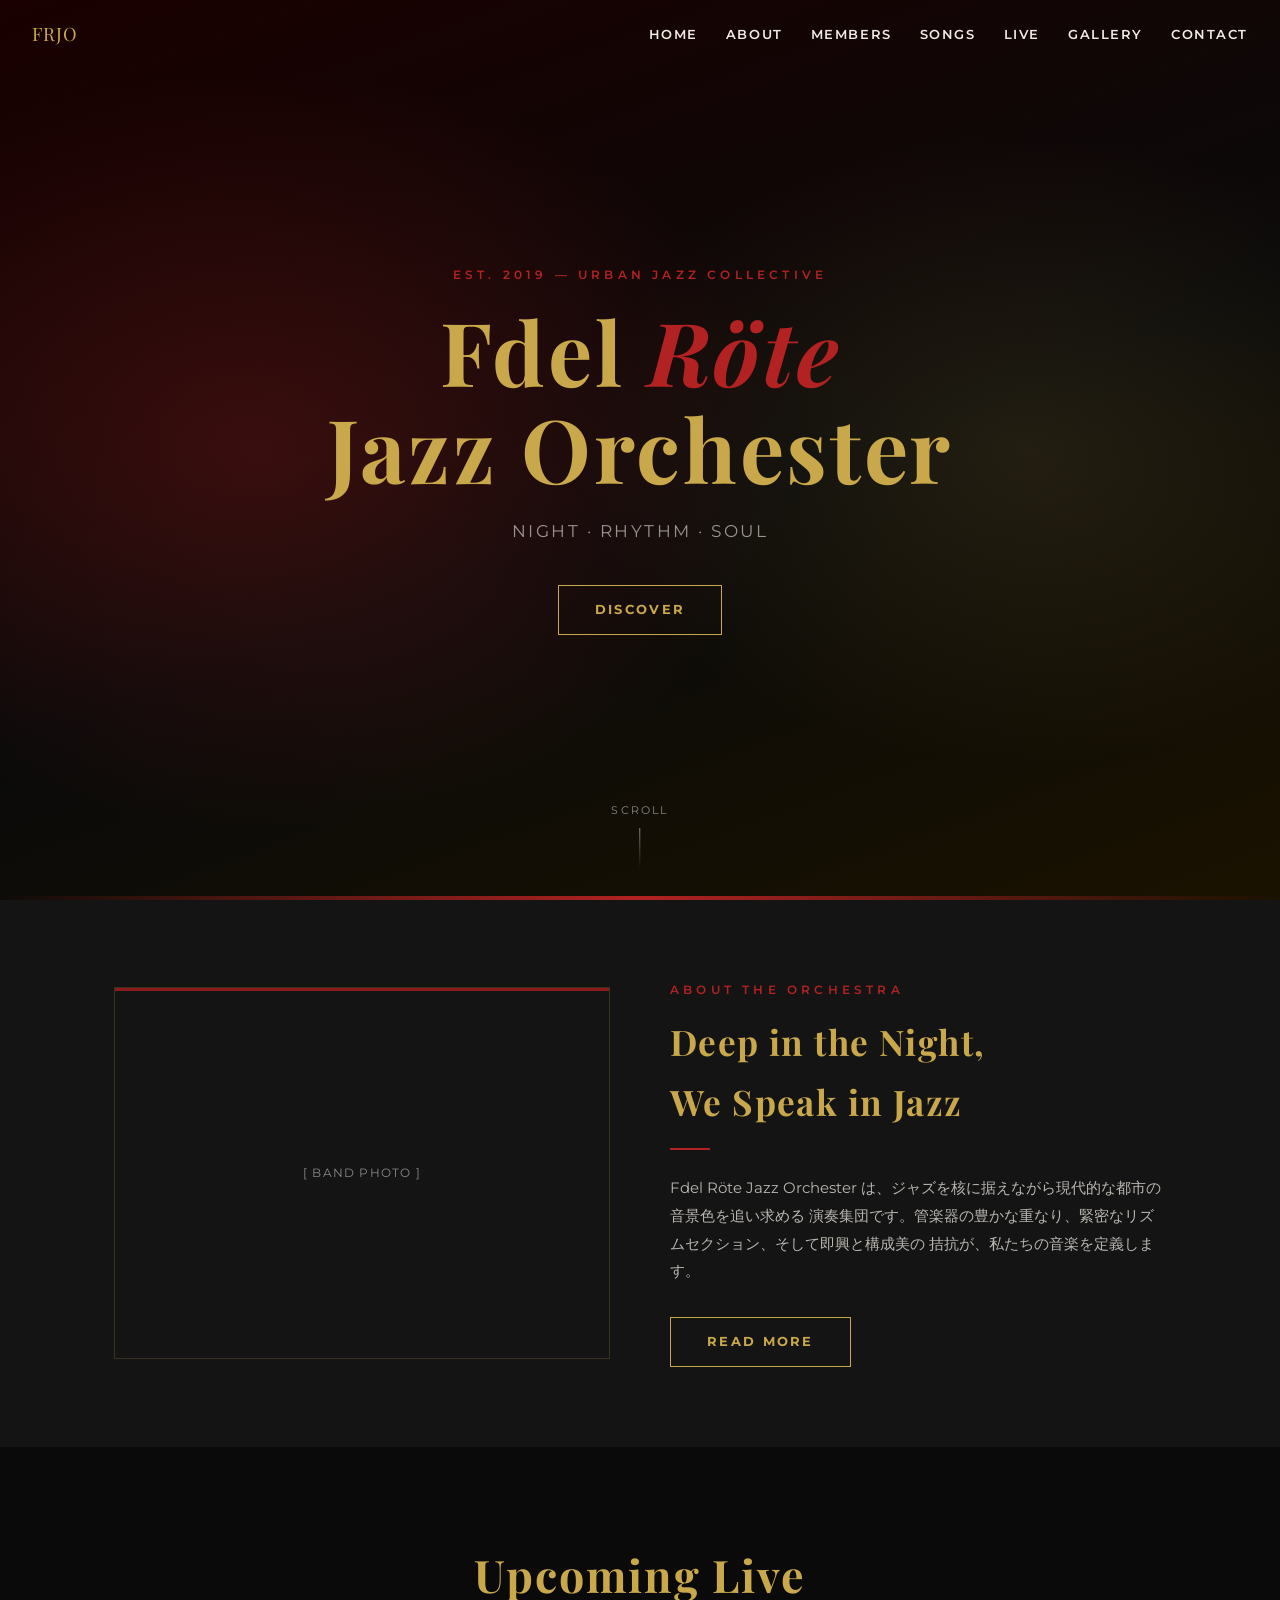
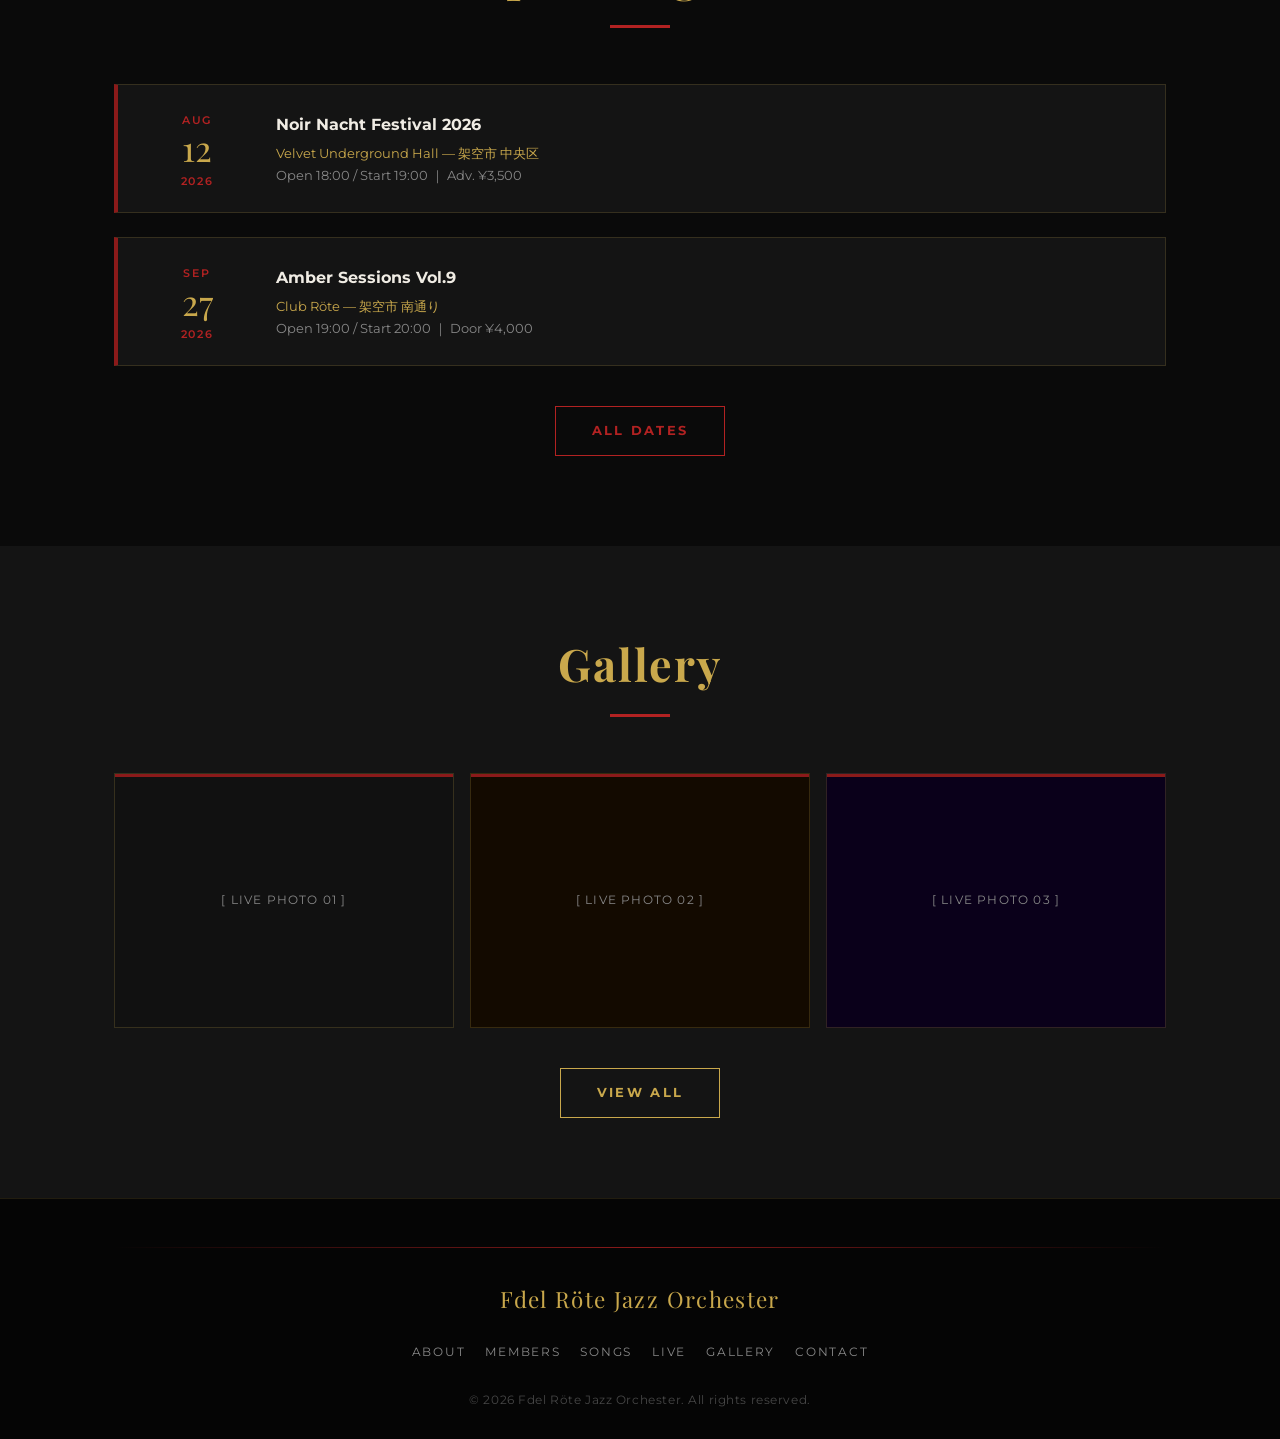
==== index.html @ 0514fe91 "Initial commit: Fdel Röte Jazz Orchester official site" ====
<!DOCTYPE html>
<html lang="ja">
<head>
  <meta charset="UTF-8">
  <meta name="viewport" content="width=device-width, initial-scale=1.0">
  <title>Fdel Röte Jazz Orchester</title>
  <meta name="description" content="Fdel Röte Jazz Orchester — ジャズ × アーバン × モダンの世界観を奏でる架空の演奏集団。">
  <link rel="stylesheet" href="style.css">
</head>
<body>

  <!-- ===== Navigation ===== -->
  <nav id="navbar">
    <a class="nav-logo" href="index.html">FRJO</a>
    <button class="hamburger" id="hamburger" aria-label="メニュー" aria-expanded="false">
      <span></span><span></span><span></span>
    </button>
    <ul class="nav-links" id="nav-links">
      <li><a href="index.html">Home</a></li>
      <li><a href="about.html">About</a></li>
      <li><a href="members.html">Members</a></li>
      <li><a href="songs.html">Songs</a></li>
      <li><a href="live.html">Live</a></li>
      <li><a href="gallery.html">Gallery</a></li>
      <li><a href="contact.html">Contact</a></li>
    </ul>
  </nav>

  <!-- ===== Hero ===== -->
  <section id="hero">
    <div class="hero-bg"></div>
    <div class="hero-content">
      <p class="hero-sub">Est. 2019 — Urban Jazz Collective</p>
      <h1 class="hero-title">
        Fdel <span class="accent">Röte</span><br>Jazz Orchester
      </h1>
      <p class="hero-tagline">Night · Rhythm · Soul</p>
      <a href="about.html" class="btn">Discover</a>
    </div>
    <div class="scroll-hint">scroll</div>
  </section>

  <!-- ===== About Snippet ===== -->
  <section class="about-snippet">
    <div class="container">
      <div class="dummy-img slide-left" style="min-height:280px;">
        [ Band Photo ]
      </div>
      <div class="slide-right">
        <p class="hero-sub" style="text-align:left;margin-bottom:12px;">About the Orchestra</p>
        <h2 class="section-title" style="text-align:left;font-size:clamp(1.5rem,3vw,2.2rem);">
          Deep in the Night,<br>We Speak in Jazz
        </h2>
        <div style="width:40px;height:2px;background:var(--crimson-lt);margin:16px 0 24px;"></div>
        <p style="color:rgba(240,236,228,.75);line-height:1.85;">
          Fdel Röte Jazz Orchester は、ジャズを核に据えながら現代的な都市の音景色を追い求める
          演奏集団です。管楽器の豊かな重なり、緊密なリズムセクション、そして即興と構成美の
          拮抗が、私たちの音楽を定義します。
        </p>
        <a href="about.html" class="btn mt-32" style="display:inline-block;">Read More</a>
      </div>
    </div>
  </section>

  <!-- ===== Latest Live ===== -->
  <section class="section">
    <div class="container">
      <h2 class="section-title">Upcoming Live</h2>
      <div class="divider"></div>
      <ul class="live-list">
        <li class="live-item slide-up">
          <div class="live-date">
            <span class="month">Aug</span>
            <div class="day">12</div>
            <span class="month">2026</span>
          </div>
          <div class="live-info">
            <h3>Noir Nacht Festival 2026</h3>
            <p class="venue">Velvet Underground Hall — 架空市 中央区</p>
            <p>Open 18:00 / Start 19:00 ｜ Adv. ¥3,500</p>
          </div>
        </li>
        <li class="live-item slide-up">
          <div class="live-date">
            <span class="month">Sep</span>
            <div class="day">27</div>
            <span class="month">2026</span>
          </div>
          <div class="live-info">
            <h3>Amber Sessions Vol.9</h3>
            <p class="venue">Club Röte — 架空市 南通り</p>
            <p>Open 19:00 / Start 20:00 ｜ Door ¥4,000</p>
          </div>
        </li>
      </ul>
      <div style="text-align:center;margin-top:40px;">
        <a href="live.html" class="btn btn-crimson">All Dates</a>
      </div>
    </div>
  </section>

  <!-- ===== Gallery Teaser ===== -->
  <section class="section" style="background:var(--dark);padding-top:80px;padding-bottom:80px;">
    <div class="container">
      <h2 class="section-title">Gallery</h2>
      <div class="divider"></div>
      <div class="gallery-grid">
        <div class="gallery-item slide-up">
          <div class="dummy-img" style="height:100%;background:#111;">[ Live Photo 01 ]</div>
          <div class="gallery-overlay"><h3>Noir Nacht 2025</h3><p>Aug 2025</p></div>
        </div>
        <div class="gallery-item slide-up">
          <div class="dummy-img" style="height:100%;background:#130a00;">[ Live Photo 02 ]</div>
          <div class="gallery-overlay"><h3>Amber Sessions Vol.8</h3><p>May 2025</p></div>
        </div>
        <div class="gallery-item slide-up">
          <div class="dummy-img" style="height:100%;background:#0a001a;">[ Live Photo 03 ]</div>
          <div class="gallery-overlay"><h3>Studio Session</h3><p>Jan 2025</p></div>
        </div>
      </div>
      <div style="text-align:center;margin-top:40px;">
        <a href="gallery.html" class="btn">View All</a>
      </div>
    </div>
  </section>

  <!-- ===== Footer ===== -->
  <footer>
    <div class="container">
      <div class="crimson-rule"></div>
      <div class="footer-logo">Fdel Röte Jazz Orchester</div>
      <ul class="footer-nav">
        <li><a href="about.html">About</a></li>
        <li><a href="members.html">Members</a></li>
        <li><a href="songs.html">Songs</a></li>
        <li><a href="live.html">Live</a></li>
        <li><a href="gallery.html">Gallery</a></li>
        <li><a href="contact.html">Contact</a></li>
      </ul>
      <p class="footer-copy">&copy; 2026 Fdel Röte Jazz Orchester. All rights reserved.</p>
    </div>
  </footer>

  <script src="script.js"></script>
</body>
</html>
---- style.css ----
/* =============================================
   Fdel Röte Jazz Orchester — style.css
   Design: Black × Gold × Crimson
============================================= */

@import url('https://fonts.googleapis.com/css2?family=Montserrat:wght@400;600;700&family=Playfair+Display:ital,wght@0,700;1,400&display=swap');

/* ---- Reset & Base ---- */
*, *::before, *::after { box-sizing: border-box; margin: 0; padding: 0; }

:root {
  --black:   #0a0a0a;
  --dark:    #141414;
  --gold:    #c9a84c;
  --gold-lt: #e8c96a;
  --crimson: #8b1a1a;
  --crimson-lt: #b22222;
  --white:   #f0ece4;
  --gray:    #888;
  --font-sans: 'Montserrat', sans-serif;
  --font-serif: 'Playfair Display', serif;
}

html { scroll-behavior: smooth; }

body {
  background: var(--black);
  color: var(--white);
  font-family: var(--font-sans);
  font-size: 15px;
  line-height: 1.7;
  overflow-x: hidden;
}

a { color: var(--gold); text-decoration: none; }
a:hover { color: var(--gold-lt); }

img { display: block; max-width: 100%; }

h1, h2, h3, h4 { font-family: var(--font-serif); color: var(--gold); }

/* ---- Utility ---- */
.container { max-width: 1100px; margin: 0 auto; padding: 0 24px; }

.section { padding: 90px 0; }

.section-title {
  font-size: clamp(1.8rem, 4vw, 2.8rem);
  text-align: center;
  margin-bottom: 12px;
  letter-spacing: .04em;
}

.section-title + .divider {
  width: 60px; height: 3px;
  background: var(--crimson-lt);
  margin: 0 auto 56px;
}

.gold-line {
  display: block;
  width: 40px; height: 2px;
  background: var(--gold);
  margin: 8px auto 0;
}

/* ---- Navigation ---- */
#navbar {
  position: fixed; top: 0; left: 0; width: 100%;
  z-index: 1000;
  padding: 18px 32px;
  display: flex; align-items: center; justify-content: space-between;
  transition: background .35s, padding .35s, backdrop-filter .35s;
}

#navbar.scrolled {
  background: rgba(10,10,10,.82);
  backdrop-filter: blur(10px);
  padding: 12px 32px;
  border-bottom: 1px solid rgba(201,168,76,.18);
}

.nav-logo {
  font-family: var(--font-serif);
  font-size: 1.15rem;
  color: var(--gold);
  letter-spacing: .06em;
  white-space: nowrap;
}

.nav-links { display: flex; gap: 28px; list-style: none; }

.nav-links a {
  color: var(--white);
  font-size: .82rem;
  font-weight: 600;
  letter-spacing: .12em;
  text-transform: uppercase;
  position: relative;
  transition: color .2s;
}

.nav-links a::after {
  content: '';
  position: absolute; bottom: -4px; left: 0;
  width: 0; height: 1px;
  background: var(--gold);
  transition: width .25s;
}

.nav-links a:hover { color: var(--gold); }
.nav-links a:hover::after { width: 100%; }

/* Hamburger */
.hamburger {
  display: none;
  flex-direction: column; gap: 5px;
  cursor: pointer; background: none; border: none;
  padding: 4px;
}

.hamburger span {
  display: block; width: 26px; height: 2px;
  background: var(--white);
  transition: transform .3s, opacity .3s;
}

.hamburger.open span:nth-child(1) { transform: translateY(7px) rotate(45deg); }
.hamburger.open span:nth-child(2) { opacity: 0; }
.hamburger.open span:nth-child(3) { transform: translateY(-7px) rotate(-45deg); }

/* Mobile nav */
@media (max-width: 768px) {
  .hamburger { display: flex; }

  .nav-links {
    position: fixed; top: 0; right: -100%;
    height: 100vh; width: 70%; max-width: 280px;
    flex-direction: column; gap: 0;
    background: rgba(10,10,10,.97);
    padding: 80px 32px 40px;
    transition: right .35s;
    border-left: 1px solid rgba(201,168,76,.2);
  }

  .nav-links.open { right: 0; }

  .nav-links li { border-bottom: 1px solid rgba(255,255,255,.07); }

  .nav-links a {
    display: block; padding: 14px 0;
    font-size: .9rem;
  }
}

/* ---- Hero ---- */
#hero {
  position: relative;
  height: 100vh; min-height: 560px;
  display: flex; align-items: center; justify-content: center;
  text-align: center;
  overflow: hidden;
}

.hero-bg {
  position: absolute; inset: 0;
  background: linear-gradient(160deg, #1a0000 0%, #0a0a0a 55%, #1a1200 100%);
}

.hero-bg::before {
  content: '';
  position: absolute; inset: 0;
  background:
    radial-gradient(ellipse 60% 60% at 20% 50%, rgba(139,26,26,.35) 0%, transparent 70%),
    radial-gradient(ellipse 50% 50% at 80% 50%, rgba(201,168,76,.12) 0%, transparent 70%);
}

/* Decorative lines */
.hero-bg::after {
  content: '';
  position: absolute; left: 0; bottom: 0;
  width: 100%; height: 4px;
  background: linear-gradient(90deg, transparent, var(--crimson-lt), transparent);
}

.hero-content {
  position: relative; z-index: 1;
  padding: 0 24px;
}

.hero-sub {
  font-size: .75rem;
  letter-spacing: .35em;
  text-transform: uppercase;
  color: var(--crimson-lt);
  margin-bottom: 18px;
  font-weight: 600;
}

.hero-title {
  font-size: clamp(2.4rem, 7vw, 5.5rem);
  line-height: 1.1;
  letter-spacing: .03em;
  margin-bottom: 8px;
}

.hero-title .accent { color: var(--crimson-lt); font-style: italic; }

.hero-tagline {
  font-family: var(--font-sans);
  font-size: clamp(.9rem, 2vw, 1.05rem);
  color: rgba(240,236,228,.6);
  letter-spacing: .15em;
  text-transform: uppercase;
  margin-top: 20px;
  margin-bottom: 40px;
}

.btn {
  display: inline-block;
  padding: 13px 36px;
  border: 1px solid var(--gold);
  color: var(--gold);
  font-size: .8rem;
  font-weight: 700;
  letter-spacing: .18em;
  text-transform: uppercase;
  transition: background .25s, color .25s;
}

.btn:hover {
  background: var(--gold);
  color: var(--black);
}

.btn-crimson {
  border-color: var(--crimson-lt);
  color: var(--crimson-lt);
}
.btn-crimson:hover {
  background: var(--crimson-lt);
  color: var(--white);
}

.scroll-hint {
  position: absolute; bottom: 32px; left: 50%;
  transform: translateX(-50%);
  font-size: .7rem; letter-spacing: .2em;
  color: var(--gray);
  text-transform: uppercase;
  display: flex; flex-direction: column; align-items: center; gap: 8px;
  animation: bounce 2s infinite;
}

.scroll-hint::after {
  content: '';
  display: block; width: 1px; height: 40px;
  background: linear-gradient(to bottom, var(--gray), transparent);
}

@keyframes bounce {
  0%, 100% { transform: translateX(-50%) translateY(0); }
  50%       { transform: translateX(-50%) translateY(6px); }
}

/* ---- About (index snippet) ---- */
.about-snippet {
  background: var(--dark);
  padding: 80px 0;
}

.about-snippet .container {
  display: grid;
  grid-template-columns: 1fr 1fr;
  gap: 60px;
  align-items: center;
}

.about-snippet .dummy-img {
  aspect-ratio: 4/3;
}

@media (max-width: 768px) {
  .about-snippet .container { grid-template-columns: 1fr; }
}

/* ---- Dummy image ---- */
.dummy-img {
  width: 100%;
  background: var(--dark);
  border: 1px solid rgba(201,168,76,.2);
  display: flex; align-items: center; justify-content: center;
  font-size: .75rem;
  letter-spacing: .1em;
  color: var(--gray);
  text-transform: uppercase;
  font-family: var(--font-sans);
  min-height: 160px;
  position: relative;
  overflow: hidden;
}

.dummy-img::before {
  content: '';
  position: absolute; left: 0; top: 0;
  width: 100%; height: 3px;
  background: var(--crimson);
}

/* ---- Cards (generic) ---- */
.card {
  background: var(--dark);
  border: 1px solid rgba(201,168,76,.25);
  border-top: 3px solid var(--crimson);
  padding: 28px 24px;
  transition: transform .25s, box-shadow .25s;
}

.card:hover {
  transform: translateY(-4px);
  box-shadow: 0 12px 40px rgba(139,26,26,.25);
}

.card h3 { font-size: 1.15rem; margin-bottom: 6px; }

.card .role {
  font-size: .72rem;
  letter-spacing: .18em;
  text-transform: uppercase;
  color: var(--crimson-lt);
  font-weight: 600;
  margin-bottom: 12px;
}

/* ---- Members page ---- */
.tab-bar {
  display: flex; gap: 8px; flex-wrap: wrap;
  justify-content: center;
  margin-bottom: 56px;
}

.tab-btn {
  padding: 9px 22px;
  border: 1px solid rgba(201,168,76,.35);
  background: transparent;
  color: var(--white);
  font-family: var(--font-sans);
  font-size: .75rem;
  font-weight: 600;
  letter-spacing: .15em;
  text-transform: uppercase;
  cursor: pointer;
  transition: background .2s, color .2s, border-color .2s;
}

.tab-btn:hover, .tab-btn.active {
  background: var(--gold);
  color: var(--black);
  border-color: var(--gold);
}

.members-section { margin-bottom: 72px; }

.members-section h2 {
  font-size: 1.4rem;
  letter-spacing: .1em;
  margin-bottom: 4px;
  padding-bottom: 10px;
  border-bottom: 1px solid rgba(201,168,76,.2);
  margin-bottom: 32px;
}

.members-grid {
  display: grid;
  grid-template-columns: repeat(auto-fill, minmax(240px, 1fr));
  gap: 28px;
}

/* Slide-in animation */
.slide-left  { opacity: 0; transform: translateX(-50px); transition: opacity .6s, transform .6s; }
.slide-right { opacity: 0; transform: translateX( 50px); transition: opacity .6s, transform .6s; }
.slide-up    { opacity: 0; transform: translateY( 40px); transition: opacity .6s, transform .6s; }

.slide-left.visible,
.slide-right.visible,
.slide-up.visible { opacity: 1; transform: none; }

/* ---- Songs ---- */
.songs-table {
  width: 100%;
  border-collapse: collapse;
}

.songs-table th {
  text-align: left;
  font-size: .72rem;
  letter-spacing: .15em;
  text-transform: uppercase;
  color: var(--gold);
  padding: 10px 16px;
  border-bottom: 1px solid rgba(201,168,76,.3);
}

.songs-table td {
  padding: 14px 16px;
  border-bottom: 1px solid rgba(255,255,255,.06);
  font-size: .9rem;
  color: rgba(240,236,228,.8);
}

.songs-table tr:hover td {
  background: rgba(201,168,76,.05);
  color: var(--white);
}

.songs-table td:first-child { color: var(--gray); font-size: .8rem; }

/* ---- Live ---- */
.live-list { list-style: none; display: flex; flex-direction: column; gap: 24px; }

.live-item {
  display: grid;
  grid-template-columns: 110px 1fr;
  gap: 24px;
  align-items: center;
  padding: 24px;
  border: 1px solid rgba(201,168,76,.18);
  border-left: 4px solid var(--crimson);
  background: var(--dark);
  transition: box-shadow .25s;
}

.live-item:hover { box-shadow: 0 6px 30px rgba(139,26,26,.2); }

.live-date {
  text-align: center;
  font-family: var(--font-serif);
  line-height: 1.2;
}

.live-date .month {
  font-size: .7rem;
  letter-spacing: .15em;
  text-transform: uppercase;
  color: var(--crimson-lt);
  font-family: var(--font-sans);
  font-weight: 600;
}

.live-date .day { font-size: 2.2rem; color: var(--gold); }

.live-info h3 { font-family: var(--font-sans); font-size: 1rem; font-weight: 700; color: var(--white); margin-bottom: 4px; }
.live-info p  { font-size: .82rem; color: var(--gray); }
.live-info .venue { color: var(--gold); font-size: .82rem; margin-top: 4px; }

@media (max-width: 480px) {
  .live-item { grid-template-columns: 80px 1fr; gap: 16px; padding: 16px; }
  .live-date .day { font-size: 1.7rem; }
}

/* ---- Gallery ---- */
.gallery-grid {
  display: grid;
  grid-template-columns: repeat(auto-fill, minmax(280px, 1fr));
  gap: 16px;
}

.gallery-item {
  position: relative;
  aspect-ratio: 4/3;
  overflow: hidden;
  cursor: pointer;
}

.gallery-item .dummy-img {
  height: 100%;
  aspect-ratio: unset;
  transition: transform .4s;
}

.gallery-item:hover .dummy-img { transform: scale(1.05); }

.gallery-overlay {
  position: absolute; inset: 0;
  background: rgba(10,10,10,.78);
  display: flex; flex-direction: column;
  align-items: center; justify-content: center;
  opacity: 0;
  transition: opacity .35s;
  border-top: 2px solid var(--gold);
}

.gallery-item:hover .gallery-overlay { opacity: 1; }

.gallery-overlay h3 { font-size: 1rem; color: var(--gold); text-align: center; margin-bottom: 4px; }
.gallery-overlay p  { font-size: .75rem; color: var(--gray); letter-spacing: .1em; }

/* ---- Contact ---- */
.contact-form {
  max-width: 640px;
  margin: 0 auto;
  display: flex; flex-direction: column; gap: 20px;
}

.form-group { display: flex; flex-direction: column; gap: 6px; }

.form-group label {
  font-size: .72rem;
  letter-spacing: .15em;
  text-transform: uppercase;
  color: var(--gold);
  font-weight: 600;
}

.form-group input,
.form-group textarea {
  background: var(--dark);
  border: 1px solid rgba(201,168,76,.3);
  border-radius: 0;
  color: var(--white);
  font-family: var(--font-sans);
  font-size: .9rem;
  padding: 12px 16px;
  outline: none;
  transition: border-color .2s;
}

.form-group input:focus,
.form-group textarea:focus { border-color: var(--gold); }

.form-group textarea { resize: vertical; min-height: 140px; }

.form-status {
  font-size: .85rem;
  text-align: center;
  padding: 10px;
  display: none;
}

.form-status.success { color: #6dbf6d; display: block; }
.form-status.error   { color: var(--crimson-lt); display: block; }

/* ---- About page ---- */
.about-content {
  display: grid;
  grid-template-columns: 1fr 1fr;
  gap: 60px;
  align-items: start;
}

.about-content p { color: rgba(240,236,228,.8); margin-bottom: 16px; line-height: 1.85; }

@media (max-width: 768px) {
  .about-content { grid-template-columns: 1fr; }
}

.about-highlights {
  list-style: none;
  margin-top: 24px;
  display: flex; flex-direction: column; gap: 12px;
}

.about-highlights li {
  padding: 12px 16px 12px 20px;
  border-left: 3px solid var(--crimson);
  background: rgba(255,255,255,.03);
  font-size: .88rem;
  color: rgba(240,236,228,.8);
}

/* ---- Footer ---- */
footer {
  background: #050505;
  border-top: 1px solid rgba(201,168,76,.15);
  padding: 48px 0 28px;
  text-align: center;
}

.footer-logo {
  font-family: var(--font-serif);
  font-size: 1.4rem;
  color: var(--gold);
  letter-spacing: .06em;
  margin-bottom: 20px;
}

.footer-nav {
  display: flex; flex-wrap: wrap; justify-content: center;
  gap: 20px; list-style: none;
  margin-bottom: 28px;
}

.footer-nav a {
  font-size: .72rem;
  letter-spacing: .15em;
  text-transform: uppercase;
  color: var(--gray);
  transition: color .2s;
}

.footer-nav a:hover { color: var(--gold); }

.footer-copy {
  font-size: .72rem;
  color: rgba(136,136,136,.5);
  letter-spacing: .05em;
}

.crimson-rule {
  width: 100%; height: 1px;
  background: linear-gradient(90deg, transparent, var(--crimson), transparent);
  margin: 0 0 32px;
}

/* ---- Page Hero (sub pages) ---- */
.page-hero {
  height: 320px;
  display: flex; align-items: center; justify-content: center;
  text-align: center;
  background: linear-gradient(160deg, #1a0000 0%, #0a0a0a 100%);
  position: relative;
  overflow: hidden;
  margin-top: 0;
}

.page-hero::after {
  content: '';
  position: absolute; bottom: 0; left: 0;
  width: 100%; height: 3px;
  background: linear-gradient(90deg, transparent, var(--crimson-lt), transparent);
}

.page-hero h1 { font-size: clamp(2rem, 5vw, 3.5rem); }

.page-hero p {
  font-size: .78rem;
  letter-spacing: .25em;
  text-transform: uppercase;
  color: var(--gray);
  margin-top: 10px;
}

/* ---- Misc ---- */
.text-gold    { color: var(--gold); }
.text-crimson { color: var(--crimson-lt); }
.text-gray    { color: var(--gray); }

.mt-8 { margin-top: 8px; }
.mt-16 { margin-top: 16px; }
.mt-32 { margin-top: 32px; }
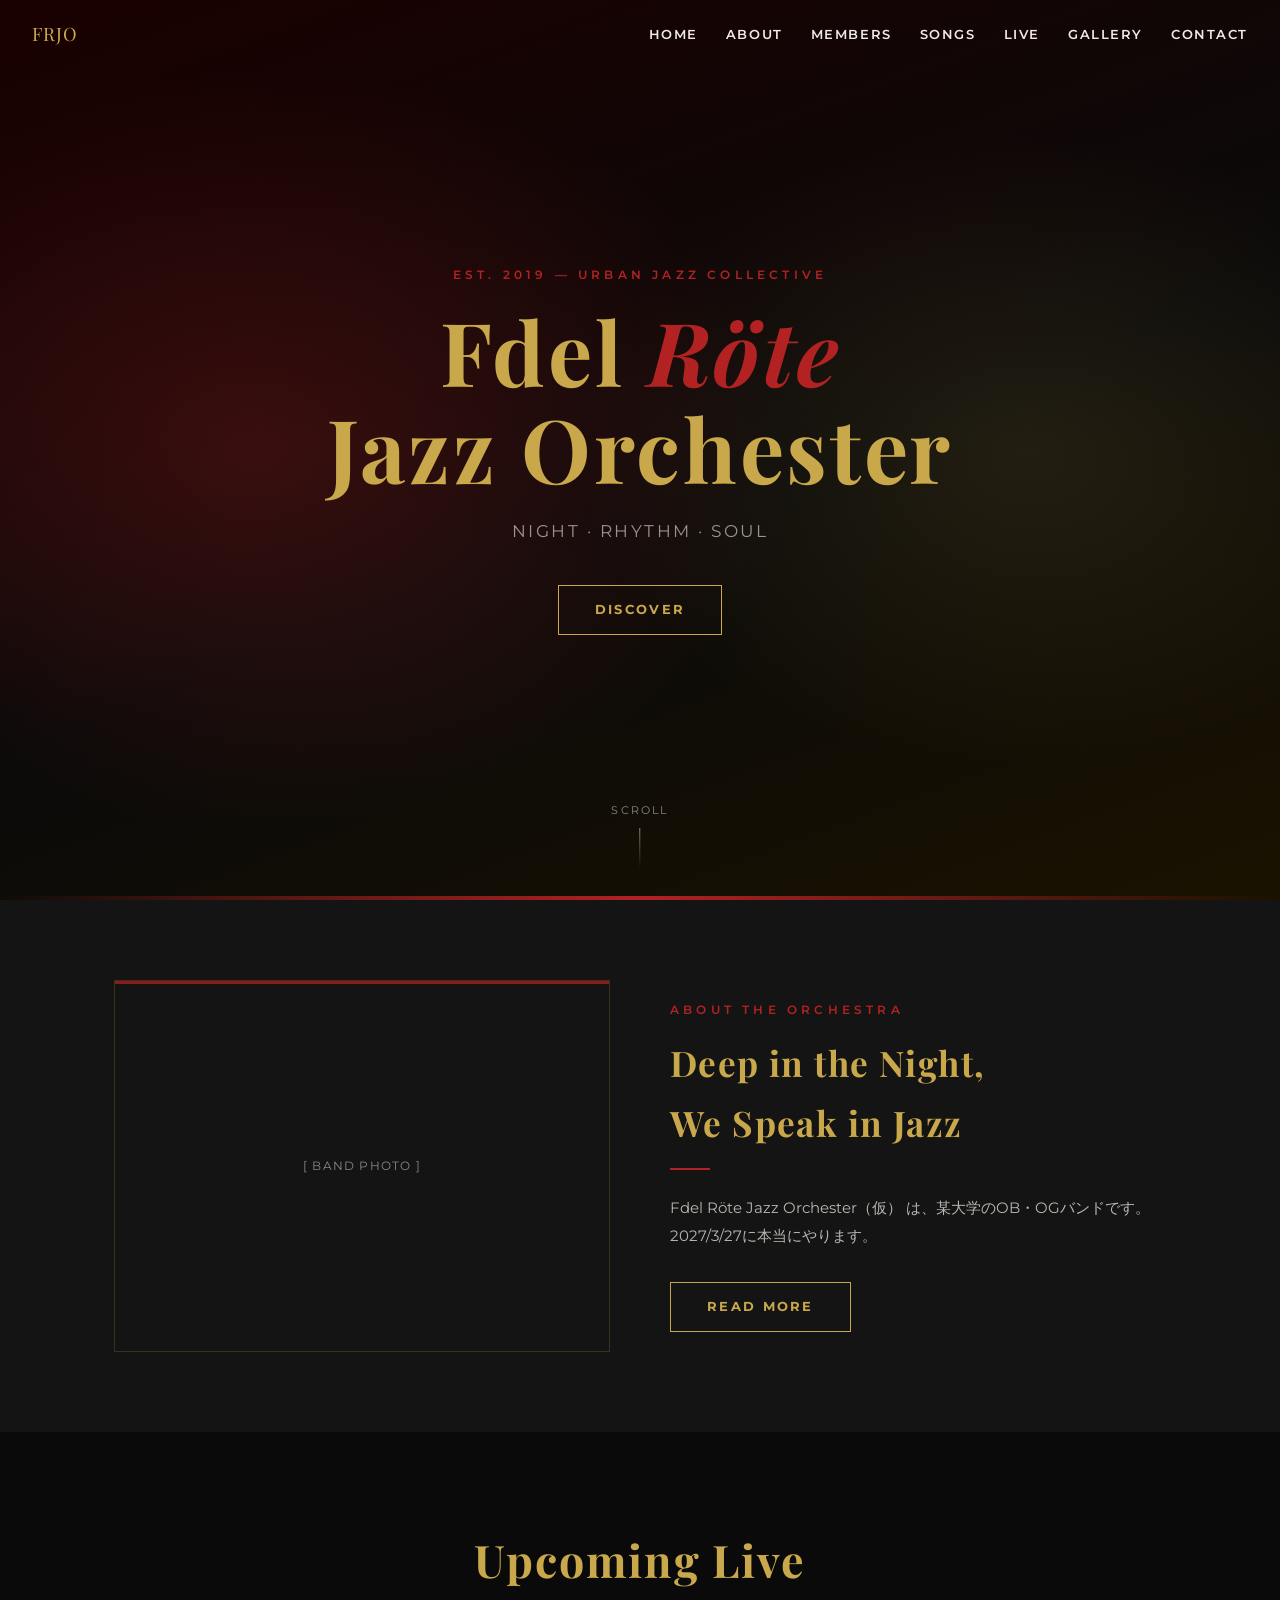
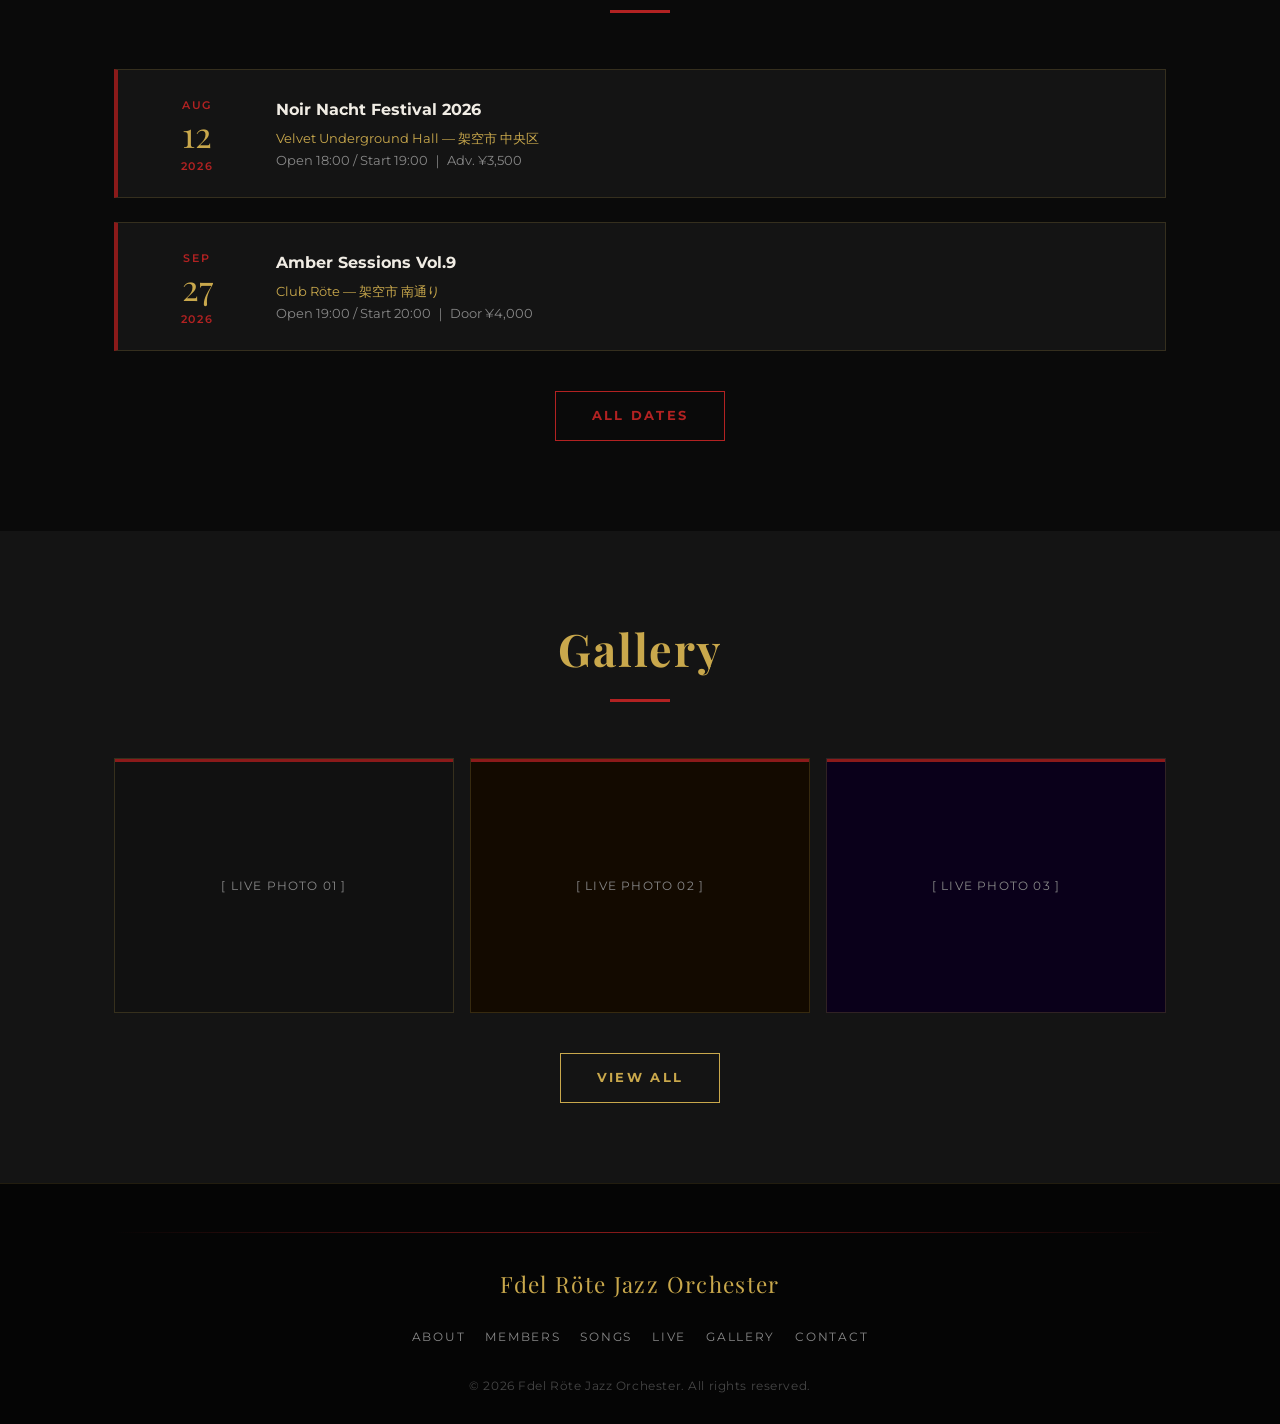
==== commit b918cddb: "Update index.html" ====
--- a/index.html
+++ b/index.html
@@ -4,7 +4,7 @@
   <meta charset="UTF-8">
   <meta name="viewport" content="width=device-width, initial-scale=1.0">
   <title>Fdel Röte Jazz Orchester</title>
-  <meta name="description" content="Fdel Röte Jazz Orchester — ジャズ × アーバン × モダンの世界観を奏でる架空の演奏集団。">
+  <meta name="description" content="Fdel Röte Jazz Orchester （仮）">
   <link rel="stylesheet" href="style.css">
 </head>
 <body>
@@ -53,9 +53,7 @@
         </h2>
         <div style="width:40px;height:2px;background:var(--crimson-lt);margin:16px 0 24px;"></div>
         <p style="color:rgba(240,236,228,.75);line-height:1.85;">
-          Fdel Röte Jazz Orchester は、ジャズを核に据えながら現代的な都市の音景色を追い求める
-          演奏集団です。管楽器の豊かな重なり、緊密なリズムセクション、そして即興と構成美の
-          拮抗が、私たちの音楽を定義します。
+          Fdel Röte Jazz Orchester（仮） は、某大学のOB・OGバンドです。2027/3/27に本当にやります。
         </p>
         <a href="about.html" class="btn mt-32" style="display:inline-block;">Read More</a>
       </div>
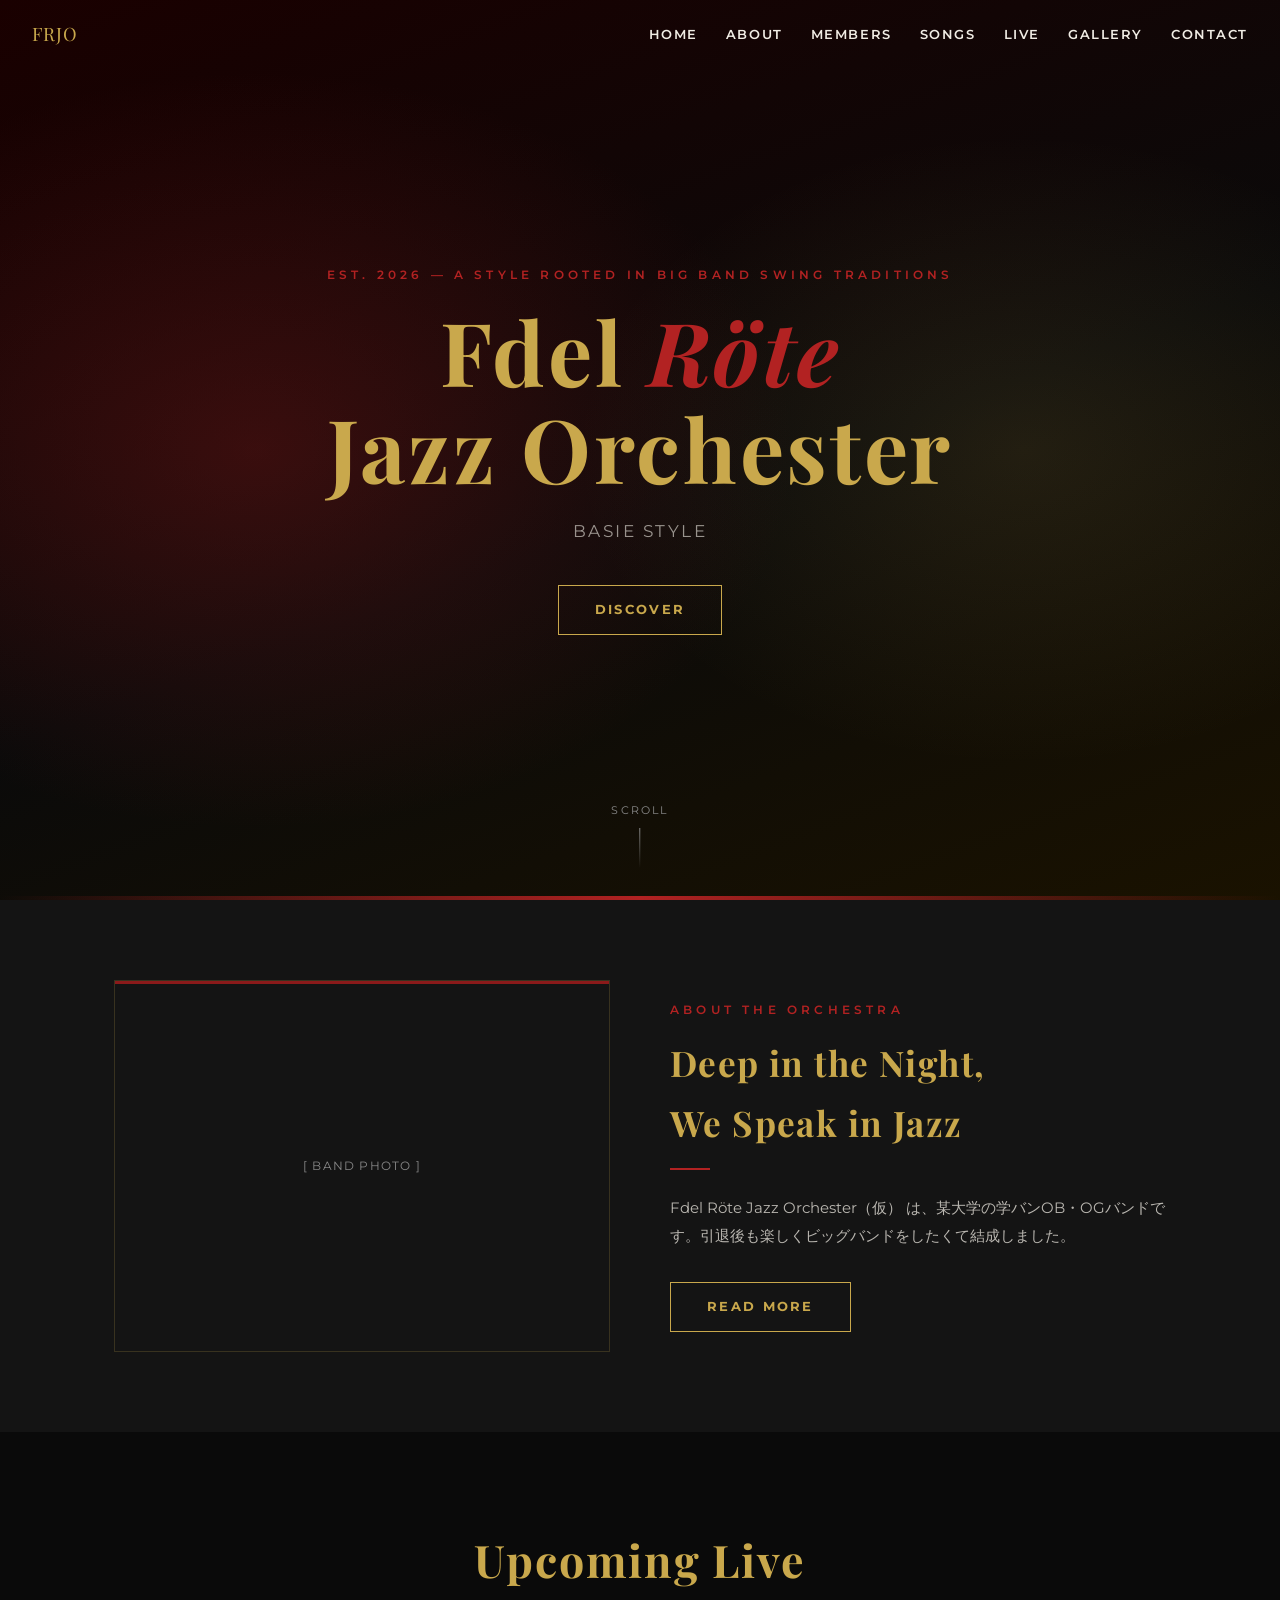
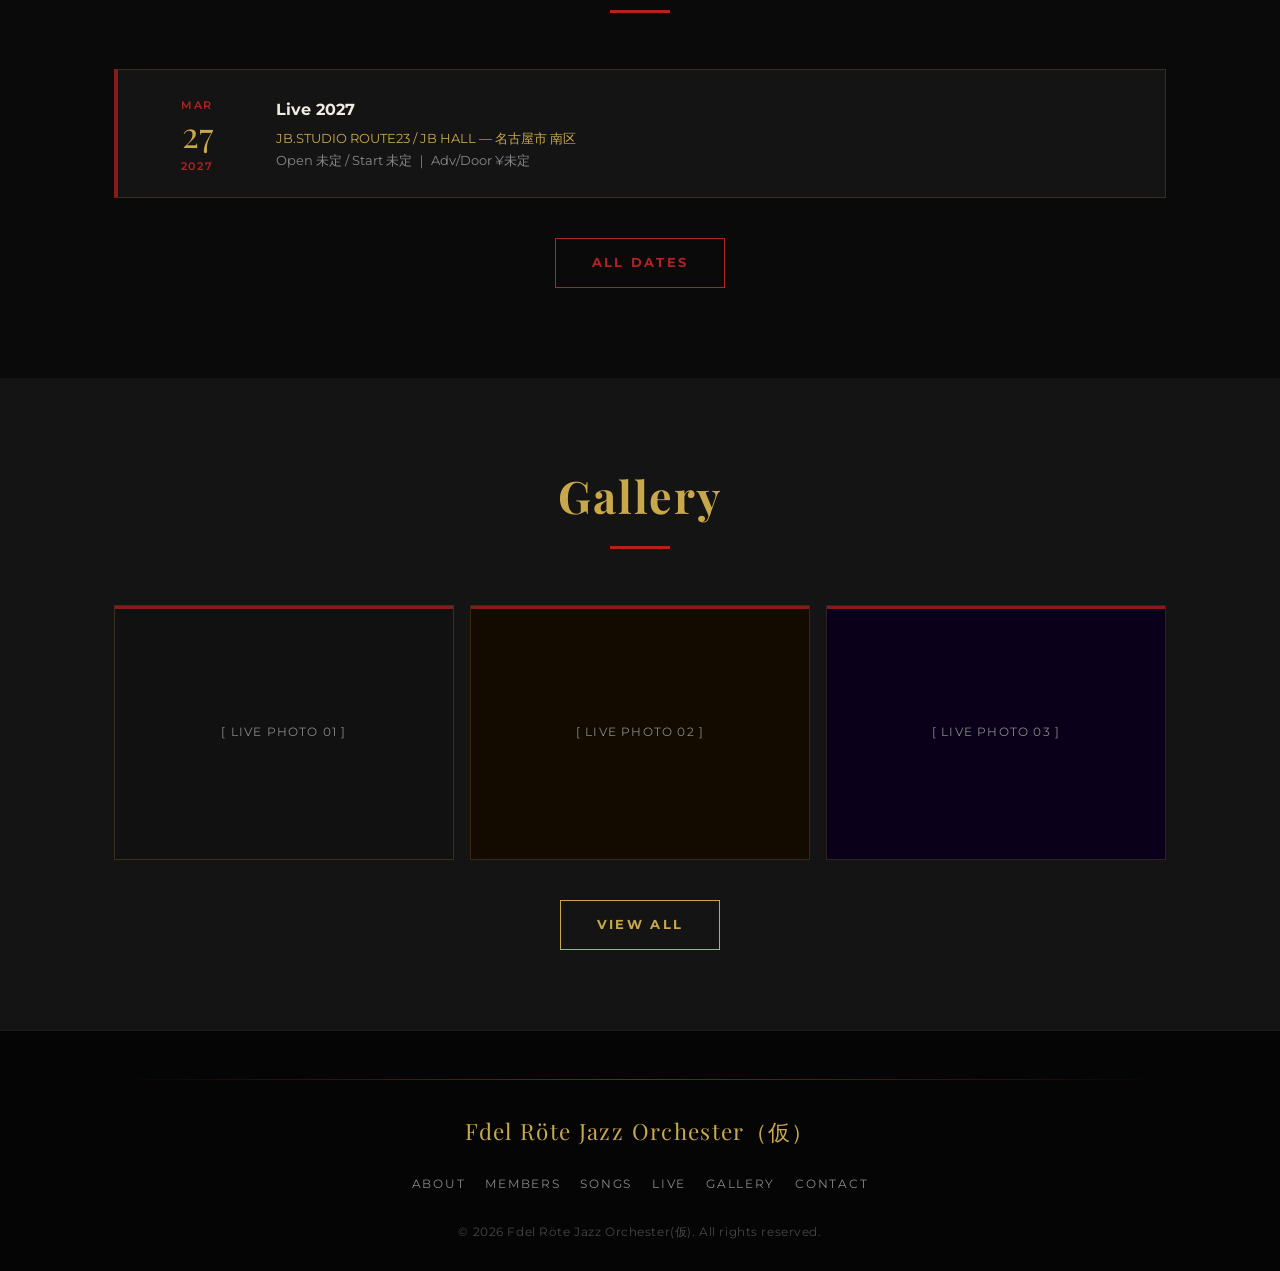
==== commit cf41e052: "update allthings" ====
--- a/index.html
+++ b/index.html
@@ -4,7 +4,7 @@
   <meta charset="UTF-8">
   <meta name="viewport" content="width=device-width, initial-scale=1.0">
   <title>Fdel Röte Jazz Orchester</title>
-  <meta name="description" content="Fdel Röte Jazz Orchester （仮）">
+  <meta name="description" content="Fdel Röte Jazz Orchester（仮）">
   <link rel="stylesheet" href="style.css">
 </head>
 <body>
@@ -30,11 +30,11 @@
   <section id="hero">
     <div class="hero-bg"></div>
     <div class="hero-content">
-      <p class="hero-sub">Est. 2019 — Urban Jazz Collective</p>
+      <p class="hero-sub">Est. 2026 — A style rooted in big band swing traditions</p>
       <h1 class="hero-title">
         Fdel <span class="accent">Röte</span><br>Jazz Orchester
       </h1>
-      <p class="hero-tagline">Night · Rhythm · Soul</p>
+      <p class="hero-tagline">Basie style</p>
       <a href="about.html" class="btn">Discover</a>
     </div>
     <div class="scroll-hint">scroll</div>
@@ -53,7 +53,7 @@
         </h2>
         <div style="width:40px;height:2px;background:var(--crimson-lt);margin:16px 0 24px;"></div>
         <p style="color:rgba(240,236,228,.75);line-height:1.85;">
-          Fdel Röte Jazz Orchester（仮） は、某大学のOB・OGバンドです。2027/3/27に本当にやります。
+          Fdel Röte Jazz Orchester（仮） は、某大学の学バンOB・OGバンドです。引退後も楽しくビッグバンドをしたくて結成しました。
         </p>
         <a href="about.html" class="btn mt-32" style="display:inline-block;">Read More</a>
       </div>
@@ -68,26 +68,14 @@
       <ul class="live-list">
         <li class="live-item slide-up">
           <div class="live-date">
-            <span class="month">Aug</span>
-            <div class="day">12</div>
-            <span class="month">2026</span>
+            <span class="month">Mar</span>
+            <div class="day">27</div>
+            <span class="month">2027</span>
           </div>
           <div class="live-info">
-            <h3>Noir Nacht Festival 2026</h3>
-            <p class="venue">Velvet Underground Hall — 架空市 中央区</p>
-            <p>Open 18:00 / Start 19:00 ｜ Adv. ¥3,500</p>
-          </div>
-        </li>
-        <li class="live-item slide-up">
-          <div class="live-date">
-            <span class="month">Sep</span>
-            <div class="day">27</div>
-            <span class="month">2026</span>
-          </div>
-          <div class="live-info">
-            <h3>Amber Sessions Vol.9</h3>
-            <p class="venue">Club Röte — 架空市 南通り</p>
-            <p>Open 19:00 / Start 20:00 ｜ Door ¥4,000</p>
+            <h3>Live 2027</h3>
+            <p class="venue">JB.STUDIO ROUTE23 / JB HALL — 名古屋市 南区</p>
+            <p>Open 未定 / Start 未定 ｜ Adv/Door ¥未定</p>
           </div>
         </li>
       </ul>
@@ -105,15 +93,15 @@
       <div class="gallery-grid">
         <div class="gallery-item slide-up">
           <div class="dummy-img" style="height:100%;background:#111;">[ Live Photo 01 ]</div>
-          <div class="gallery-overlay"><h3>Noir Nacht 2025</h3><p>Aug 2025</p></div>
+          <div class="gallery-overlay"><h3>Everyday Moments</h3><p>Aug 2025</p></div>
         </div>
         <div class="gallery-item slide-up">
           <div class="dummy-img" style="height:100%;background:#130a00;">[ Live Photo 02 ]</div>
-          <div class="gallery-overlay"><h3>Amber Sessions Vol.8</h3><p>May 2025</p></div>
+          <div class="gallery-overlay"><h3>Everyday Moments</h3><p>May 2025</p></div>
         </div>
         <div class="gallery-item slide-up">
           <div class="dummy-img" style="height:100%;background:#0a001a;">[ Live Photo 03 ]</div>
-          <div class="gallery-overlay"><h3>Studio Session</h3><p>Jan 2025</p></div>
+          <div class="gallery-overlay"><h3>Everyday Moments</h3><p>Jan 2025</p></div>
         </div>
       </div>
       <div style="text-align:center;margin-top:40px;">
@@ -126,7 +114,7 @@
   <footer>
     <div class="container">
       <div class="crimson-rule"></div>
-      <div class="footer-logo">Fdel Röte Jazz Orchester</div>
+      <div class="footer-logo">Fdel Röte Jazz Orchester（仮）</div>
       <ul class="footer-nav">
         <li><a href="about.html">About</a></li>
         <li><a href="members.html">Members</a></li>
@@ -135,7 +123,7 @@
         <li><a href="gallery.html">Gallery</a></li>
         <li><a href="contact.html">Contact</a></li>
       </ul>
-      <p class="footer-copy">&copy; 2026 Fdel Röte Jazz Orchester. All rights reserved.</p>
+      <p class="footer-copy">&copy; 2026 Fdel Röte Jazz Orchester(仮). All rights reserved.</p>
     </div>
   </footer>
 
--- a/style.css
+++ b/style.css
@@ -458,6 +458,11 @@
   .live-date .day { font-size: 1.7rem; }
 }
 
+/* ← この下に追加 */
+.hidden-live {
+  display: none;
+}
+
 /* ---- Gallery ---- */
 .gallery-grid {
   display: grid;
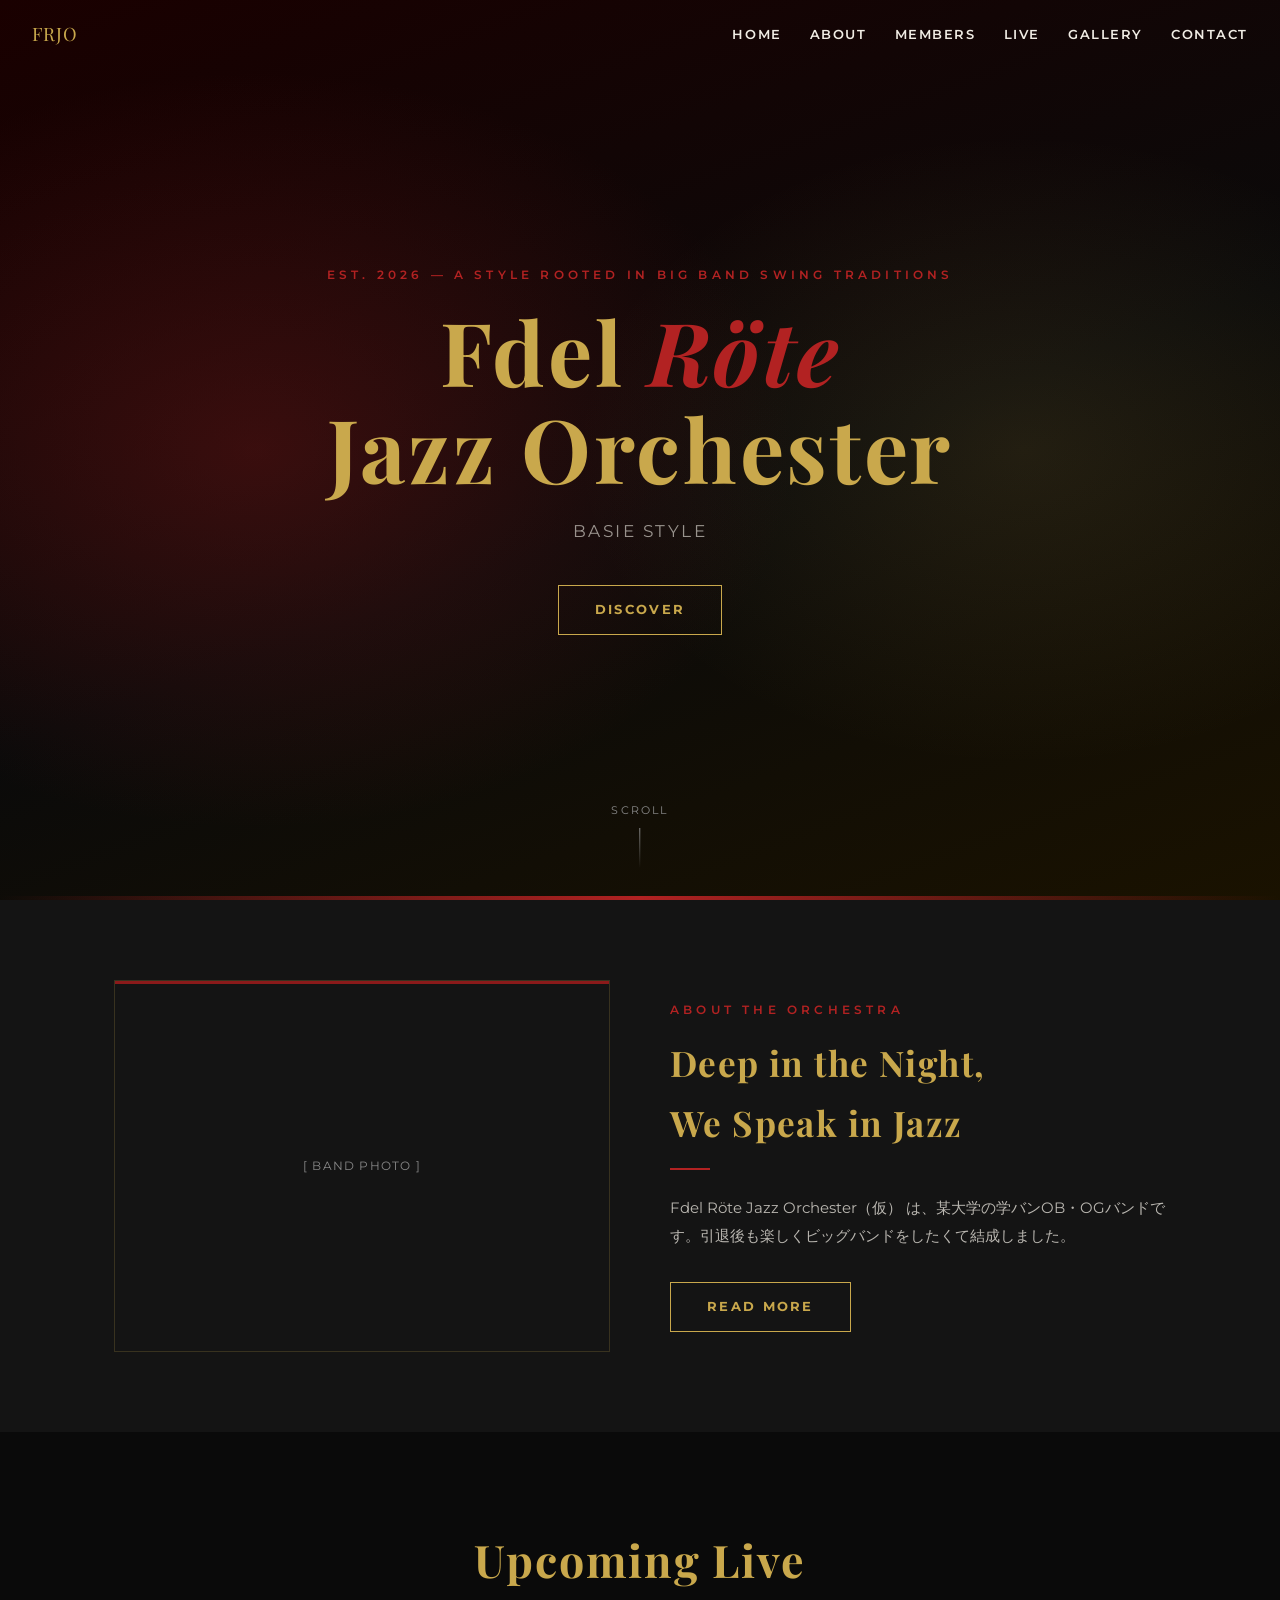
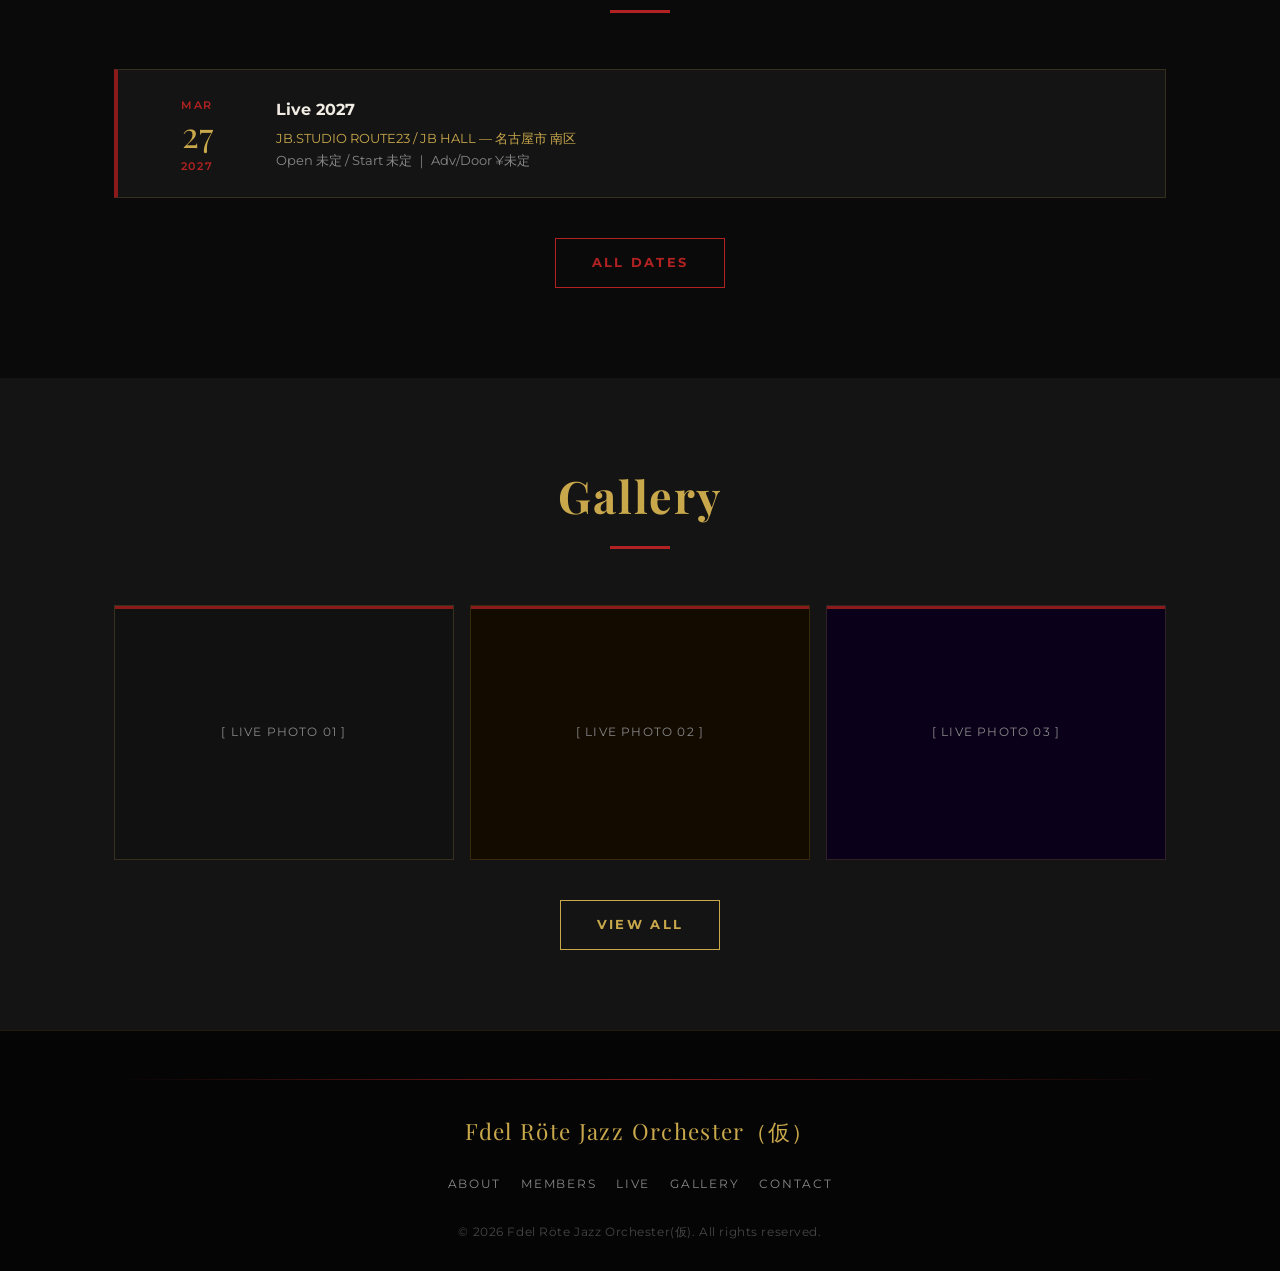
==== commit 82ec3453: "Remove Songs page links from navigation and footer" ====
--- a/index.html
+++ b/index.html
@@ -19,7 +19,6 @@
       <li><a href="index.html">Home</a></li>
       <li><a href="about.html">About</a></li>
       <li><a href="members.html">Members</a></li>
-      <li><a href="songs.html">Songs</a></li>
       <li><a href="live.html">Live</a></li>
       <li><a href="gallery.html">Gallery</a></li>
       <li><a href="contact.html">Contact</a></li>
@@ -118,7 +117,6 @@
       <ul class="footer-nav">
         <li><a href="about.html">About</a></li>
         <li><a href="members.html">Members</a></li>
-        <li><a href="songs.html">Songs</a></li>
         <li><a href="live.html">Live</a></li>
         <li><a href="gallery.html">Gallery</a></li>
         <li><a href="contact.html">Contact</a></li>
